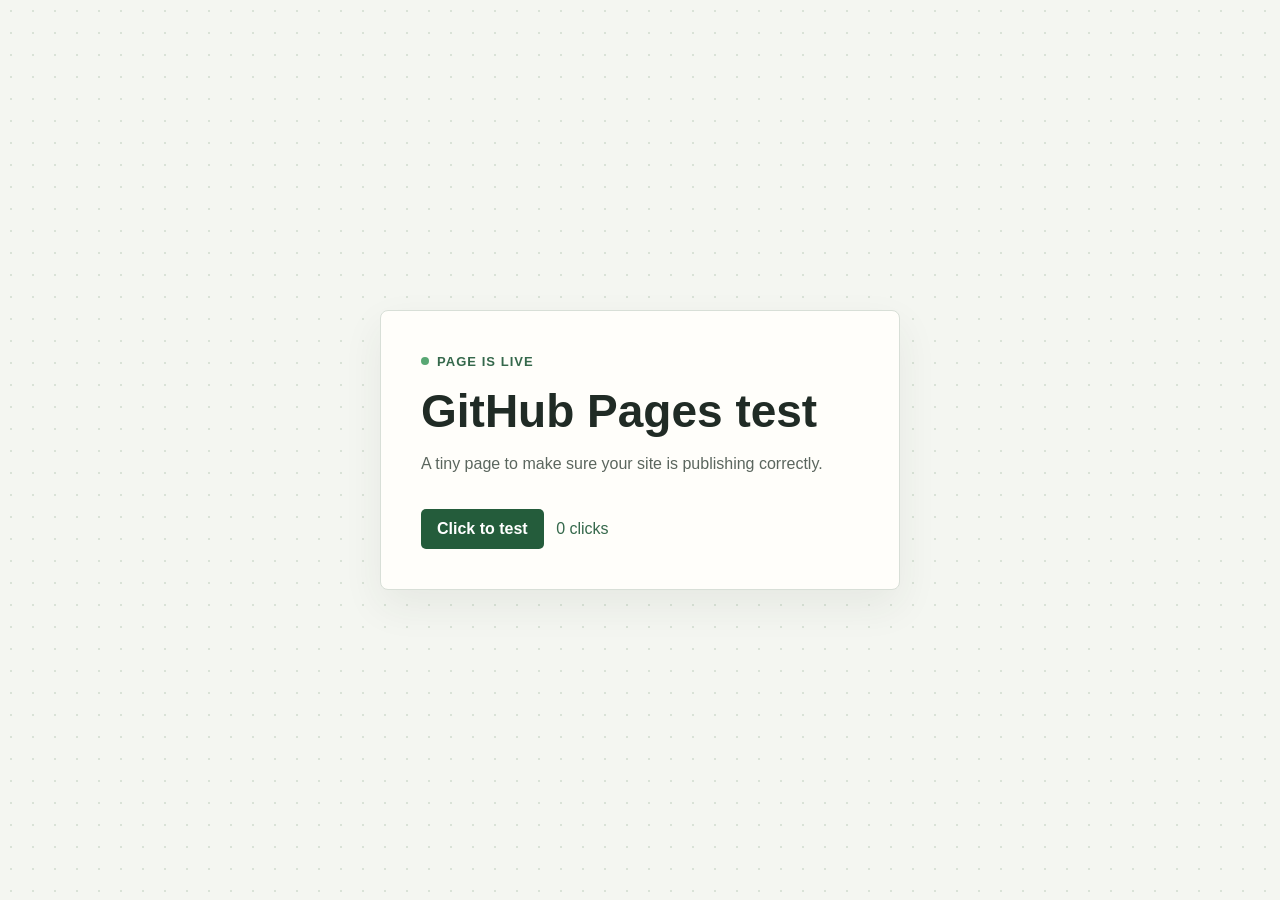
==== index.html @ 1ac9a1e5 "Separates out JS and CSS" ====
<!doctype html>
<html lang="en">
<head>
  <meta charset="utf-8">
  <meta name="viewport" content="width=device-width, initial-scale=1">
  <meta name="theme-color" content="#f4f6f1">
  <title>GitHub Pages Test</title>
  <link rel="stylesheet" href="styles.css">
  <script src="script.js" defer></script>
</head>
<body>
  <main>
    <span class="status">Page is live</span>
    <h1>GitHub Pages test</h1>
    <p>A tiny page to make sure your site is publishing correctly.</p>
    <button id="test-button" type="button">Click to test</button>
    <span id="count" aria-live="polite">0 clicks</span>
  </main>
</body>
</html>
---- styles.css ----
:root {
  color-scheme: light;
  font-family: "Trebuchet MS", sans-serif;
  background: #f4f6f1;
  color: #202b25;
}

* { box-sizing: border-box; }

body {
  min-height: 100vh;
  margin: 0;
  display: grid;
  place-items: center;
  padding: 24px;
  background-image: radial-gradient(#d9e2d7 1px, transparent 1px);
  background-size: 22px 22px;
}

main {
  width: min(100%, 520px);
  padding: 40px;
  border: 1px solid #d8dfd7;
  border-radius: 8px;
  background: #fffefa;
  box-shadow: 0 16px 40px #26392b12;
}

.status {
  display: inline-flex;
  align-items: center;
  gap: 8px;
  color: #35684b;
  font-size: 13px;
  font-weight: 700;
  text-transform: uppercase;
  letter-spacing: 0.08em;
}

.status::before {
  width: 8px;
  height: 8px;
  border-radius: 50%;
  background: #58a773;
  content: "";
}

h1 {
  margin: 18px 0 10px;
  font-size: clamp(32px, 8vw, 46px);
  line-height: 1.05;
}

p { color: #5b665e; line-height: 1.6; }

button {
  margin-top: 16px;
  padding: 11px 16px;
  border: 0;
  border-radius: 5px;
  background: #245c3b;
  color: white;
  font: inherit;
  font-weight: 700;
  cursor: pointer;
}

button:hover { background: #19482d; }
button:focus-visible { outline: 3px solid #9dc9a8; outline-offset: 3px; }

#count { margin-left: 8px; color: #35684b; font-variant-numeric: tabular-nums; }

@media (max-width: 480px) {
  main { padding: 28px 24px; }
}
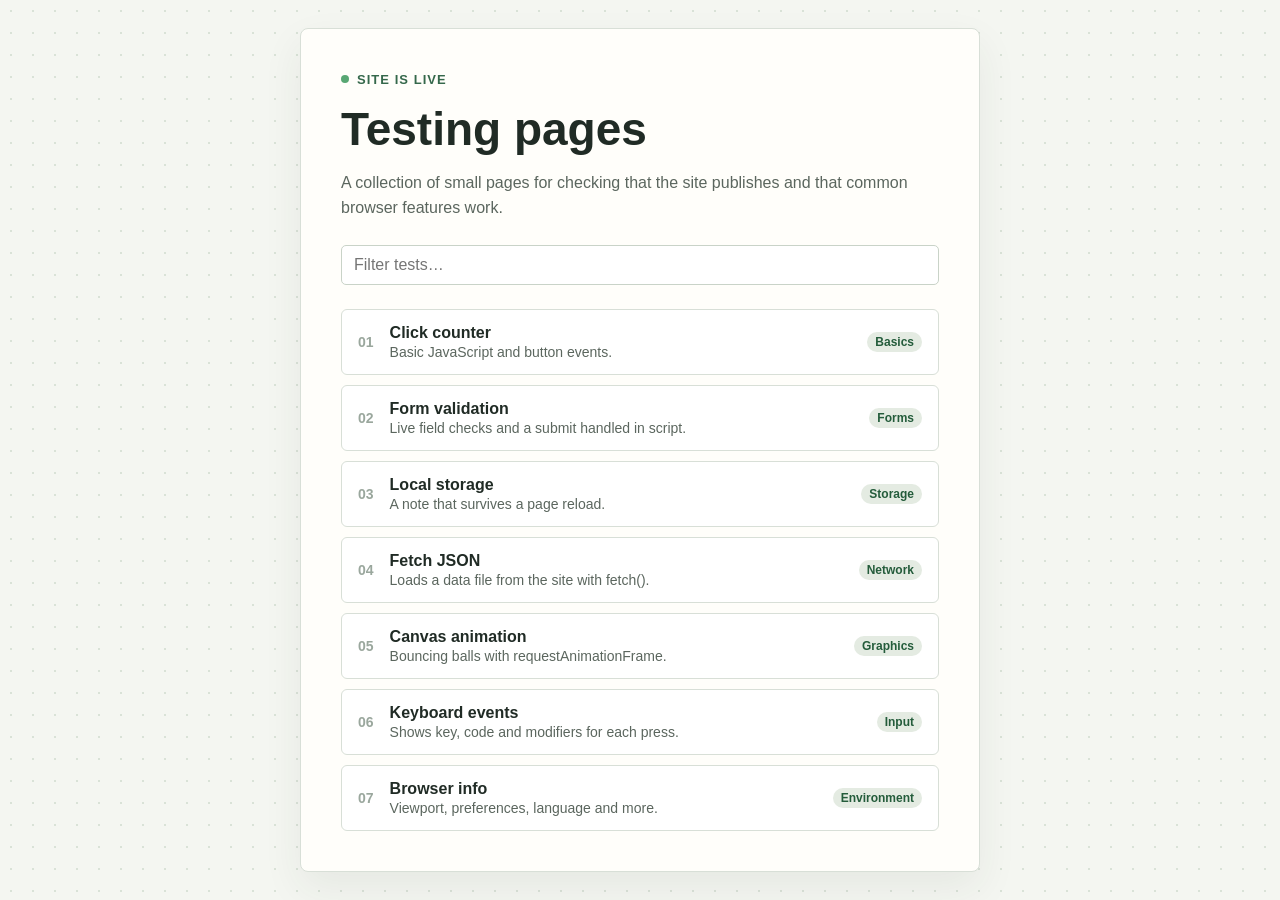
==== commit 036bfdd9: "more elaborate poc" ====
--- a/index.html
+++ b/index.html
@@ -4,17 +4,62 @@
   <meta charset="utf-8">
   <meta name="viewport" content="width=device-width, initial-scale=1">
   <meta name="theme-color" content="#f4f6f1">
-  <title>GitHub Pages Test</title>
+  <title>Testing Pages</title>
   <link rel="stylesheet" href="styles.css">
   <script src="script.js" defer></script>
 </head>
 <body>
   <main>
-    <span class="status">Page is live</span>
-    <h1>GitHub Pages test</h1>
-    <p>A tiny page to make sure your site is publishing correctly.</p>
-    <button id="test-button" type="button">Click to test</button>
-    <span id="count" aria-live="polite">0 clicks</span>
+    <header>
+      <span class="status">Site is live</span>
+      <h1>Testing pages</h1>
+      <p>A collection of small pages for checking that the site publishes and that common browser features work.</p>
+      <label class="filter">
+        <span class="sr-only">Filter tests</span>
+        <input id="filter" type="search" placeholder="Filter tests…" autocomplete="off">
+      </label>
+    </header>
+
+    <nav aria-label="Test pages">
+      <ol id="toc">
+        <li><a href="click-counter/">
+          <span class="num">01</span>
+          <span class="body"><strong>Click counter</strong><span>Basic JavaScript and button events.</span></span>
+          <span class="tag">Basics</span>
+        </a></li>
+        <li><a href="form-validation/">
+          <span class="num">02</span>
+          <span class="body"><strong>Form validation</strong><span>Live field checks and a submit handled in script.</span></span>
+          <span class="tag">Forms</span>
+        </a></li>
+        <li><a href="local-storage/">
+          <span class="num">03</span>
+          <span class="body"><strong>Local storage</strong><span>A note that survives a page reload.</span></span>
+          <span class="tag">Storage</span>
+        </a></li>
+        <li><a href="fetch-json/">
+          <span class="num">04</span>
+          <span class="body"><strong>Fetch JSON</strong><span>Loads a data file from the site with fetch().</span></span>
+          <span class="tag">Network</span>
+        </a></li>
+        <li><a href="canvas/">
+          <span class="num">05</span>
+          <span class="body"><strong>Canvas animation</strong><span>Bouncing balls with requestAnimationFrame.</span></span>
+          <span class="tag">Graphics</span>
+        </a></li>
+        <li><a href="keyboard/">
+          <span class="num">06</span>
+          <span class="body"><strong>Keyboard events</strong><span>Shows key, code and modifiers for each press.</span></span>
+          <span class="tag">Input</span>
+        </a></li>
+        <li><a href="browser-info/">
+          <span class="num">07</span>
+          <span class="body"><strong>Browser info</strong><span>Viewport, preferences, language and more.</span></span>
+          <span class="tag">Environment</span>
+        </a></li>
+      </ol>
+      <p id="empty" hidden>No tests match that filter.</p>
+    </nav>
   </main>
 </body>
-</html>+</html>
--- a/styles.css
+++ b/styles.css
@@ -18,7 +18,7 @@
 }
 
 main {
-  width: min(100%, 520px);
+  width: min(100%, 680px);
   padding: 40px;
   border: 1px solid #d8dfd7;
   border-radius: 8px;
@@ -53,23 +53,77 @@
 
 p { color: #5b665e; line-height: 1.6; }
 
-button {
-  margin-top: 16px;
-  padding: 11px 16px;
-  border: 0;
+.filter input {
+  width: 100%;
+  margin-top: 8px;
+  padding: 10px 12px;
+  border: 1px solid #c9d3c8;
   border-radius: 5px;
-  background: #245c3b;
-  color: white;
+  background: white;
   font: inherit;
-  font-weight: 700;
-  cursor: pointer;
 }
 
-button:hover { background: #19482d; }
-button:focus-visible { outline: 3px solid #9dc9a8; outline-offset: 3px; }
+.filter input:focus-visible { outline: 3px solid #9dc9a8; outline-offset: 2px; }
 
-#count { margin-left: 8px; color: #35684b; font-variant-numeric: tabular-nums; }
+ol { display: grid; gap: 10px; margin: 24px 0 0; padding: 0; list-style: none; }
+
+ol a {
+  display: grid;
+  grid-template-columns: auto 1fr auto;
+  align-items: center;
+  gap: 16px;
+  padding: 14px 16px;
+  border: 1px solid #d8dfd7;
+  border-radius: 6px;
+  background: white;
+  color: inherit;
+  text-decoration: none;
+  transition: border-color 0.15s, transform 0.15s, box-shadow 0.15s;
+}
+
+ol a:hover {
+  border-color: #9dc9a8;
+  box-shadow: 0 6px 18px #26392b14;
+  transform: translateY(-1px);
+}
+
+ol a:focus-visible { outline: 3px solid #9dc9a8; outline-offset: 2px; }
+
+.num {
+  color: #9aa79d;
+  font-size: 14px;
+  font-weight: 700;
+  font-variant-numeric: tabular-nums;
+}
+
+.body { display: grid; gap: 2px; }
+.body span { color: #5b665e; font-size: 14px; }
+
+.tag {
+  padding: 3px 8px;
+  border-radius: 999px;
+  background: #e4ebe2;
+  color: #245c3b;
+  font-size: 12px;
+  font-weight: 700;
+}
+
+.sr-only {
+  position: absolute;
+  width: 1px;
+  height: 1px;
+  overflow: hidden;
+  clip: rect(0 0 0 0);
+  white-space: nowrap;
+}
+
+@media (prefers-reduced-motion: reduce) {
+  ol a { transition: none; }
+  ol a:hover { transform: none; }
+}
 
 @media (max-width: 480px) {
-  main { padding: 28px 24px; }
-}+  main { padding: 28px 20px; }
+  ol a { grid-template-columns: auto 1fr; }
+  .tag { display: none; }
+}
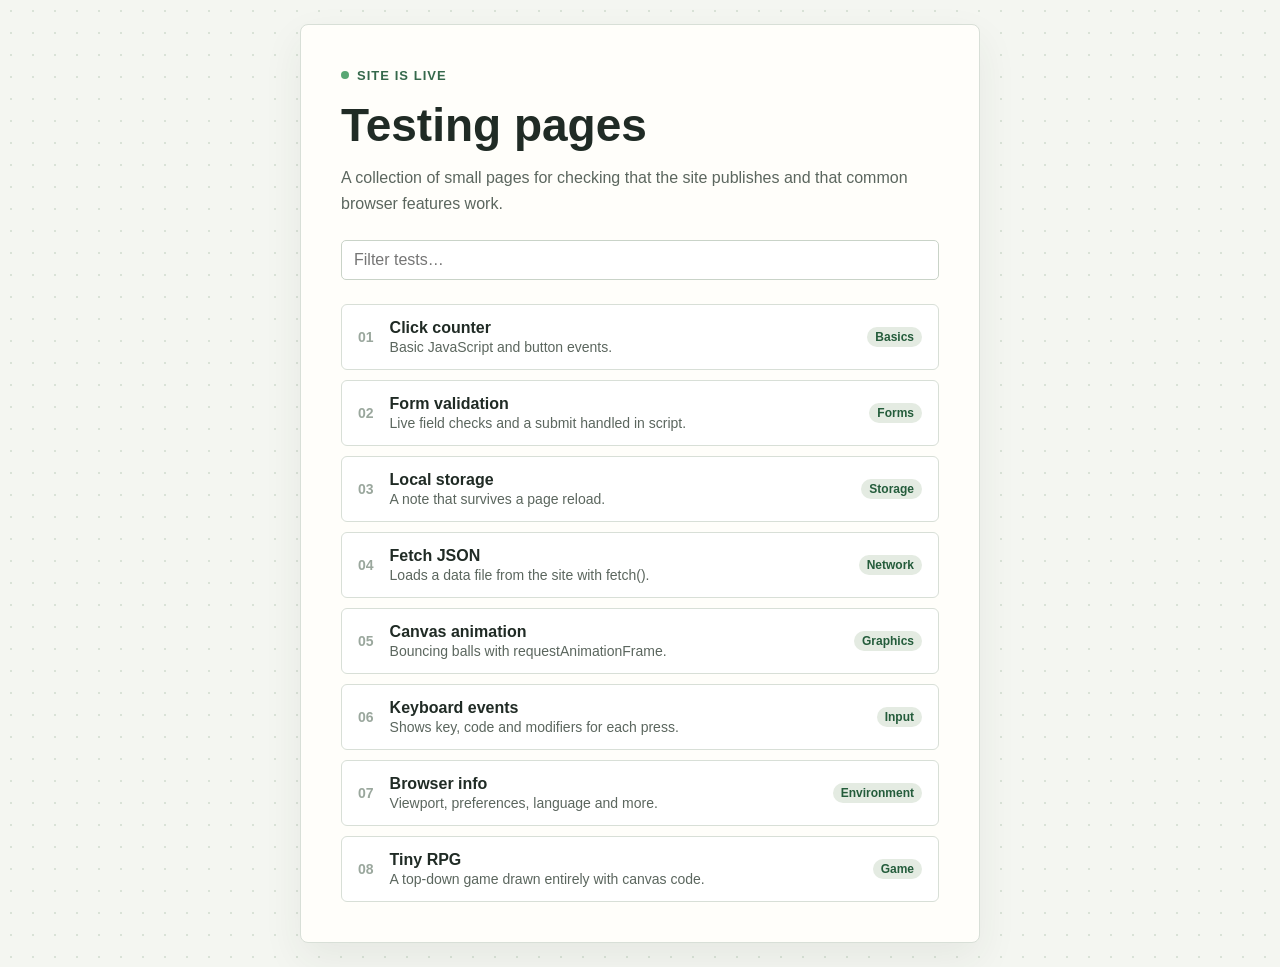
==== commit cb792682: "test game" ====
--- a/index.html
+++ b/index.html
@@ -57,6 +57,11 @@
           <span class="body"><strong>Browser info</strong><span>Viewport, preferences, language and more.</span></span>
           <span class="tag">Environment</span>
         </a></li>
+        <li><a href="rpg/">
+          <span class="num">08</span>
+          <span class="body"><strong>Tiny RPG</strong><span>A top-down game drawn entirely with canvas code.</span></span>
+          <span class="tag">Game</span>
+        </a></li>
       </ol>
       <p id="empty" hidden>No tests match that filter.</p>
     </nav>
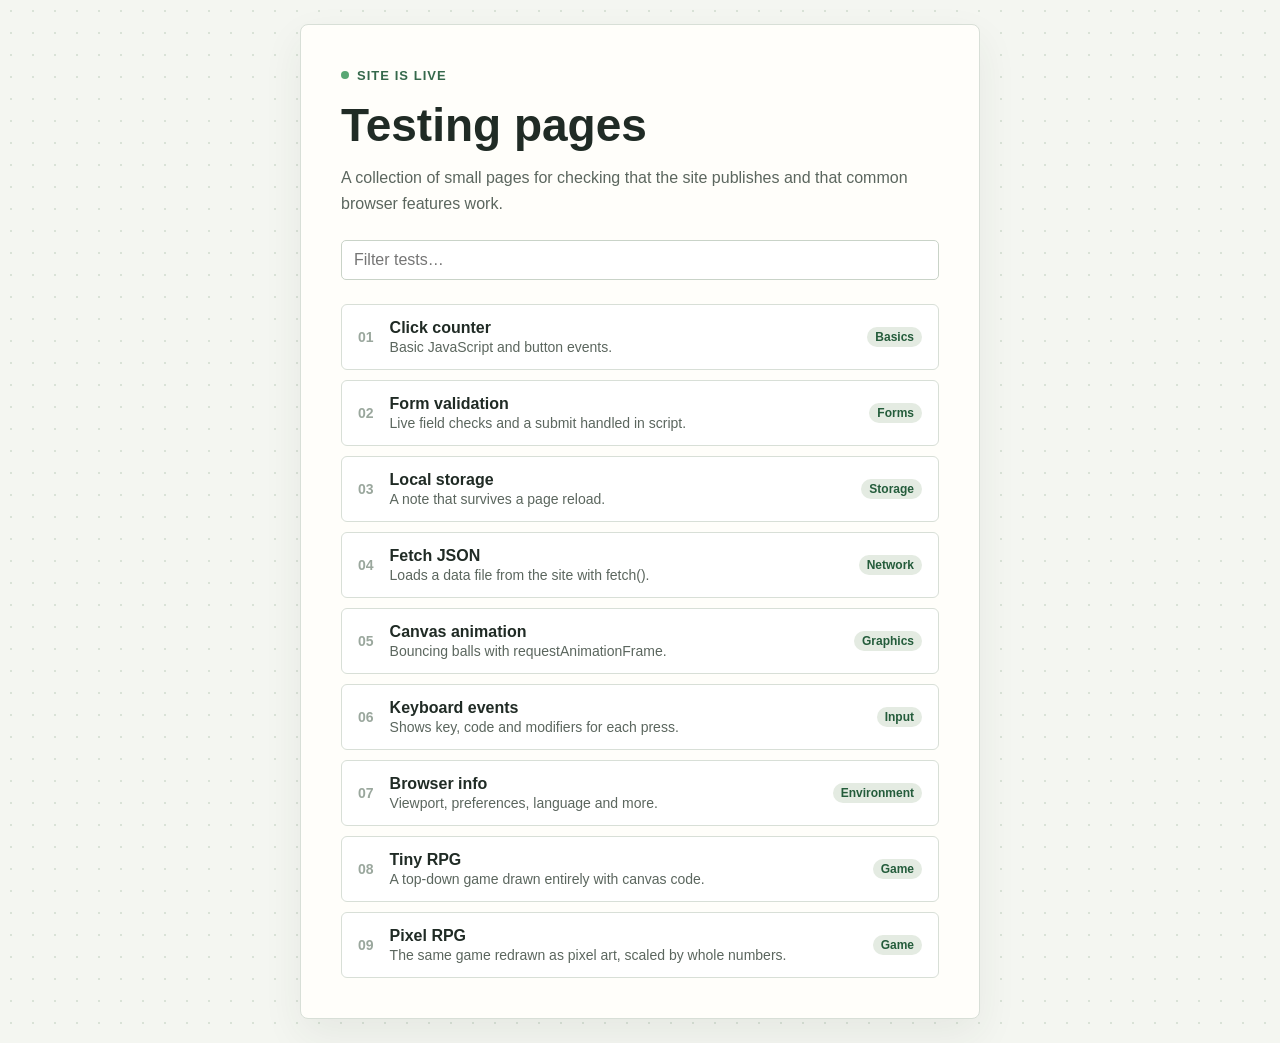
==== commit 0e1736f5: "pixel based test" ====
--- a/index.html
+++ b/index.html
@@ -62,6 +62,11 @@
           <span class="body"><strong>Tiny RPG</strong><span>A top-down game drawn entirely with canvas code.</span></span>
           <span class="tag">Game</span>
         </a></li>
+        <li><a href="rpg-pixel/">
+          <span class="num">09</span>
+          <span class="body"><strong>Pixel RPG</strong><span>The same game redrawn as pixel art, scaled by whole numbers.</span></span>
+          <span class="tag">Game</span>
+        </a></li>
       </ol>
       <p id="empty" hidden>No tests match that filter.</p>
     </nav>
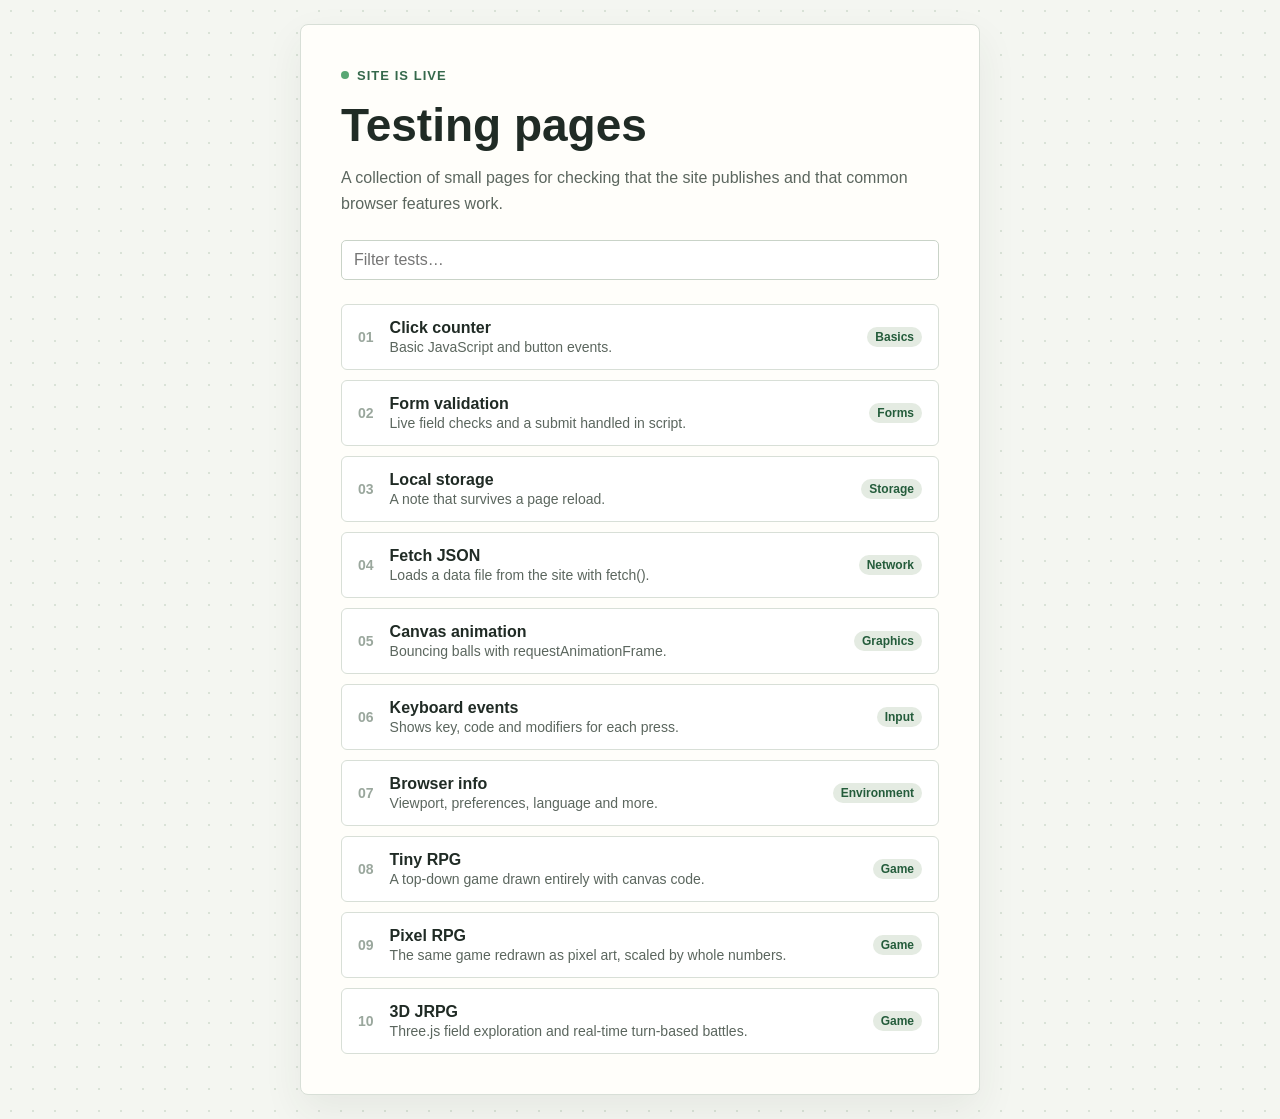
==== commit c52015c9: "add jrpg" ====
--- a/index.html
+++ b/index.html
@@ -67,6 +67,11 @@
           <span class="body"><strong>Pixel RPG</strong><span>The same game redrawn as pixel art, scaled by whole numbers.</span></span>
           <span class="tag">Game</span>
         </a></li>
+        <li><a href="jrpg/">
+          <span class="num">10</span>
+          <span class="body"><strong>3D JRPG</strong><span>Three.js field exploration and real-time turn-based battles.</span></span>
+          <span class="tag">Game</span>
+        </a></li>
       </ol>
       <p id="empty" hidden>No tests match that filter.</p>
     </nav>
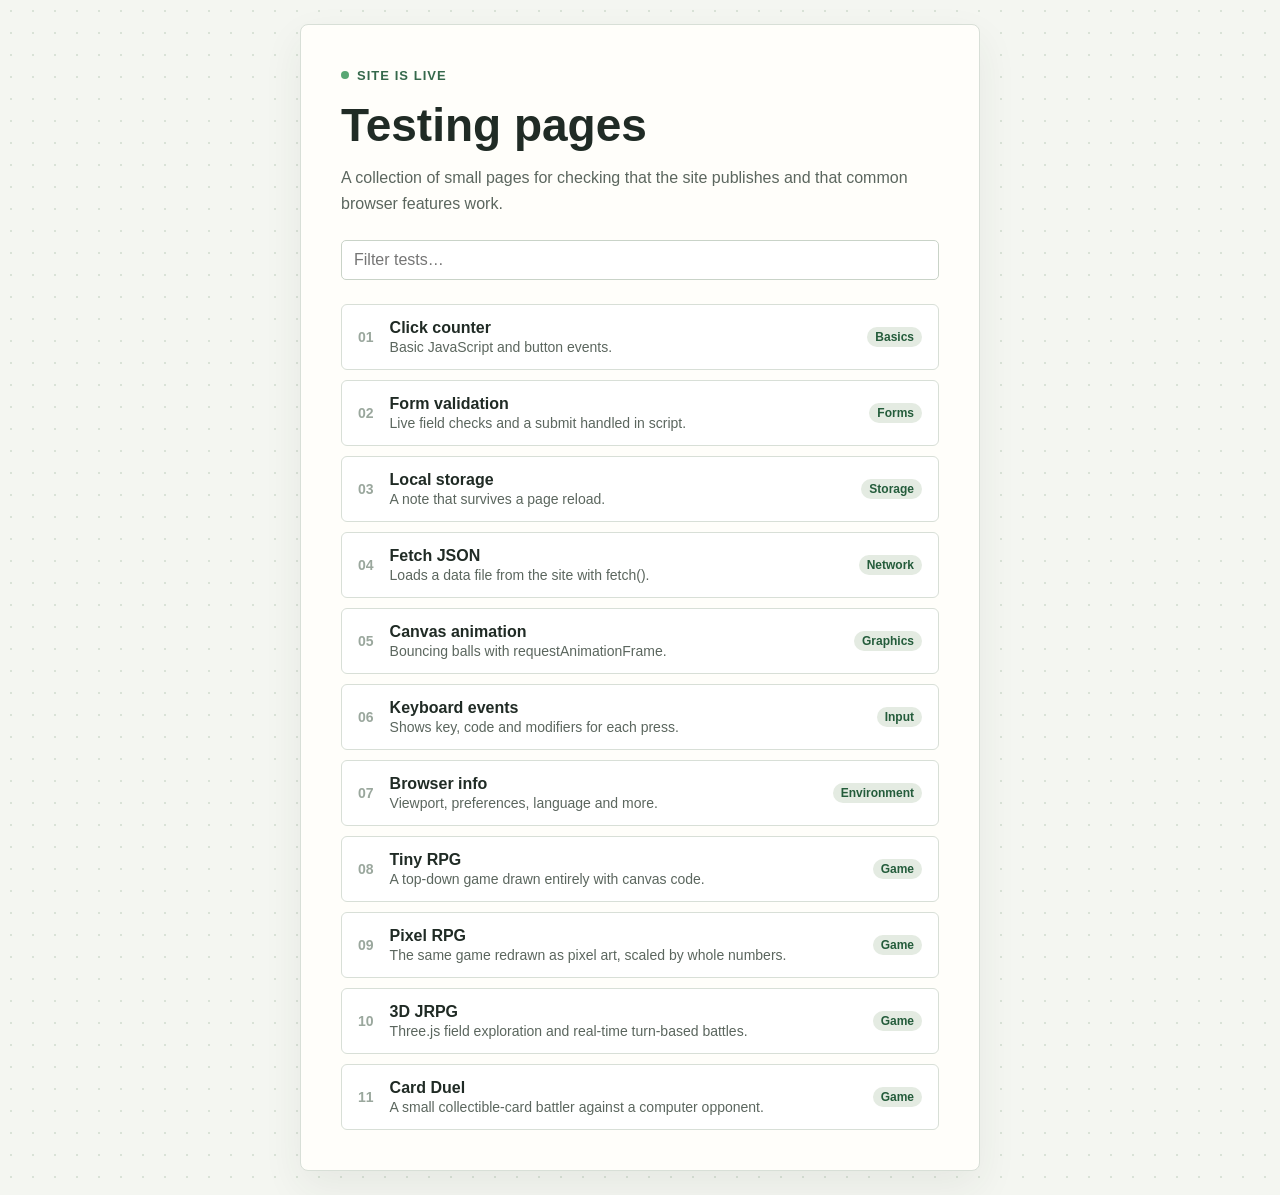
==== commit 5b0c13b1: "something else?" ====
--- a/index.html
+++ b/index.html
@@ -72,6 +72,11 @@
           <span class="body"><strong>3D JRPG</strong><span>Three.js field exploration and real-time turn-based battles.</span></span>
           <span class="tag">Game</span>
         </a></li>
+        <li><a href="cards/">
+          <span class="num">11</span>
+          <span class="body"><strong>Card Duel</strong><span>A small collectible-card battler against a computer opponent.</span></span>
+          <span class="tag">Game</span>
+        </a></li>
       </ol>
       <p id="empty" hidden>No tests match that filter.</p>
     </nav>
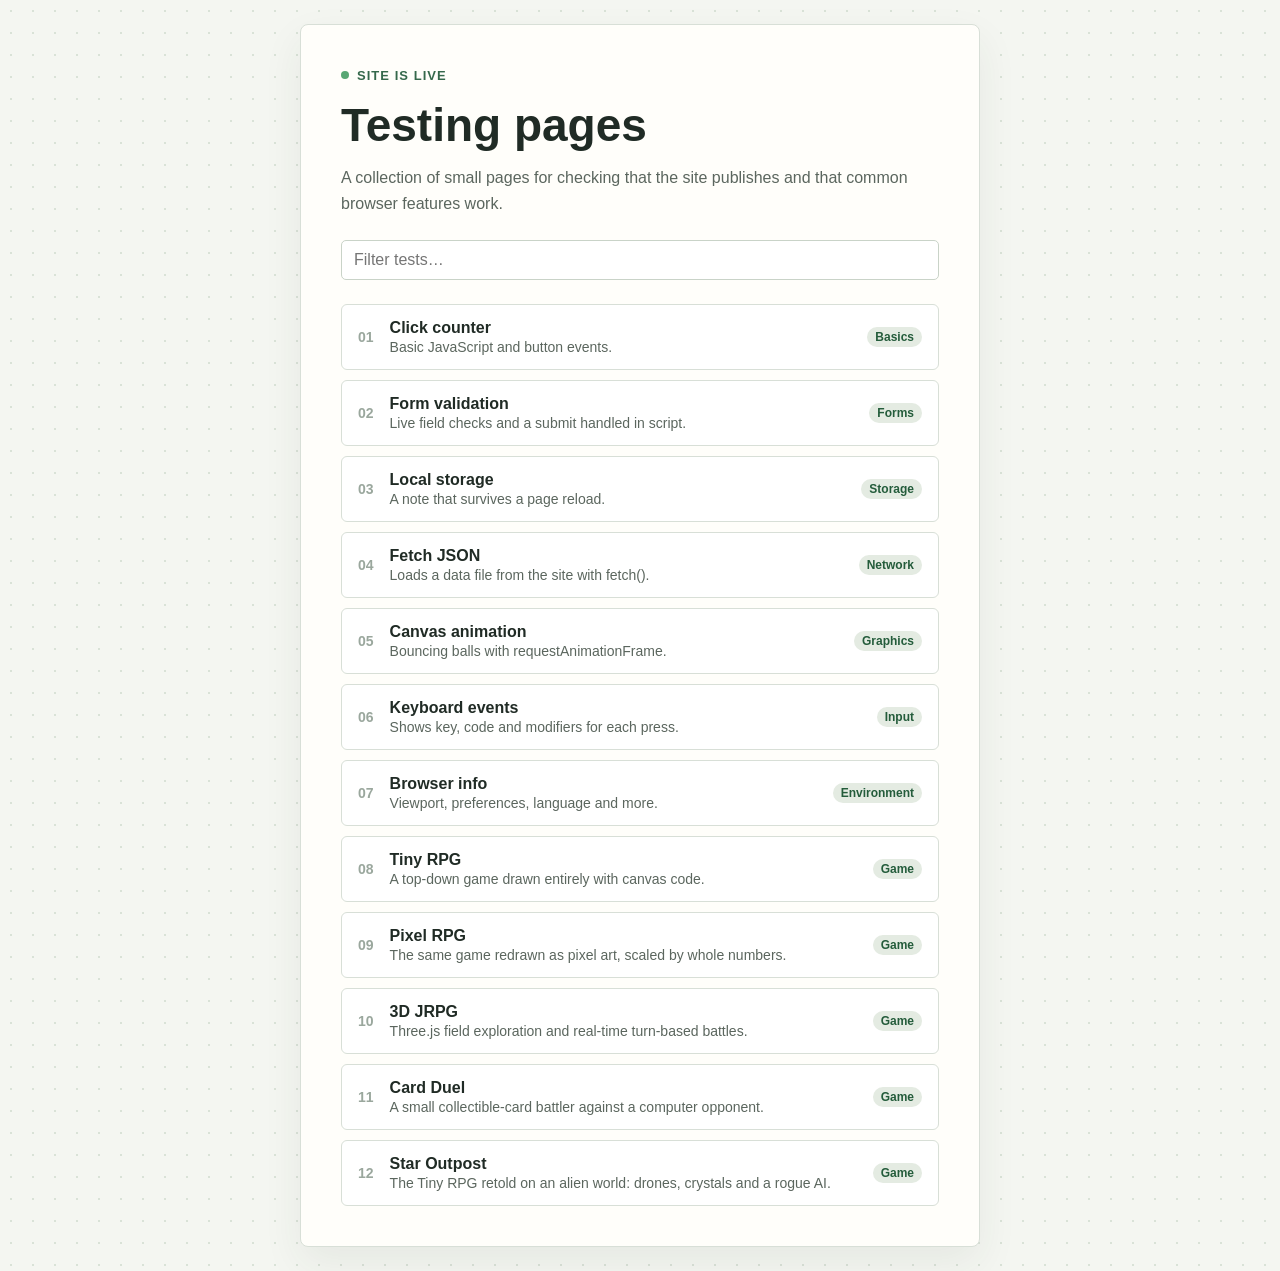
==== commit 9fd08fe5: "add scifi game" ====
--- a/index.html
+++ b/index.html
@@ -77,6 +77,11 @@
           <span class="body"><strong>Card Duel</strong><span>A small collectible-card battler against a computer opponent.</span></span>
           <span class="tag">Game</span>
         </a></li>
+        <li><a href="rpg-scifi/">
+          <span class="num">12</span>
+          <span class="body"><strong>Star Outpost</strong><span>The Tiny RPG retold on an alien world: drones, crystals and a rogue AI.</span></span>
+          <span class="tag">Game</span>
+        </a></li>
       </ol>
       <p id="empty" hidden>No tests match that filter.</p>
     </nav>
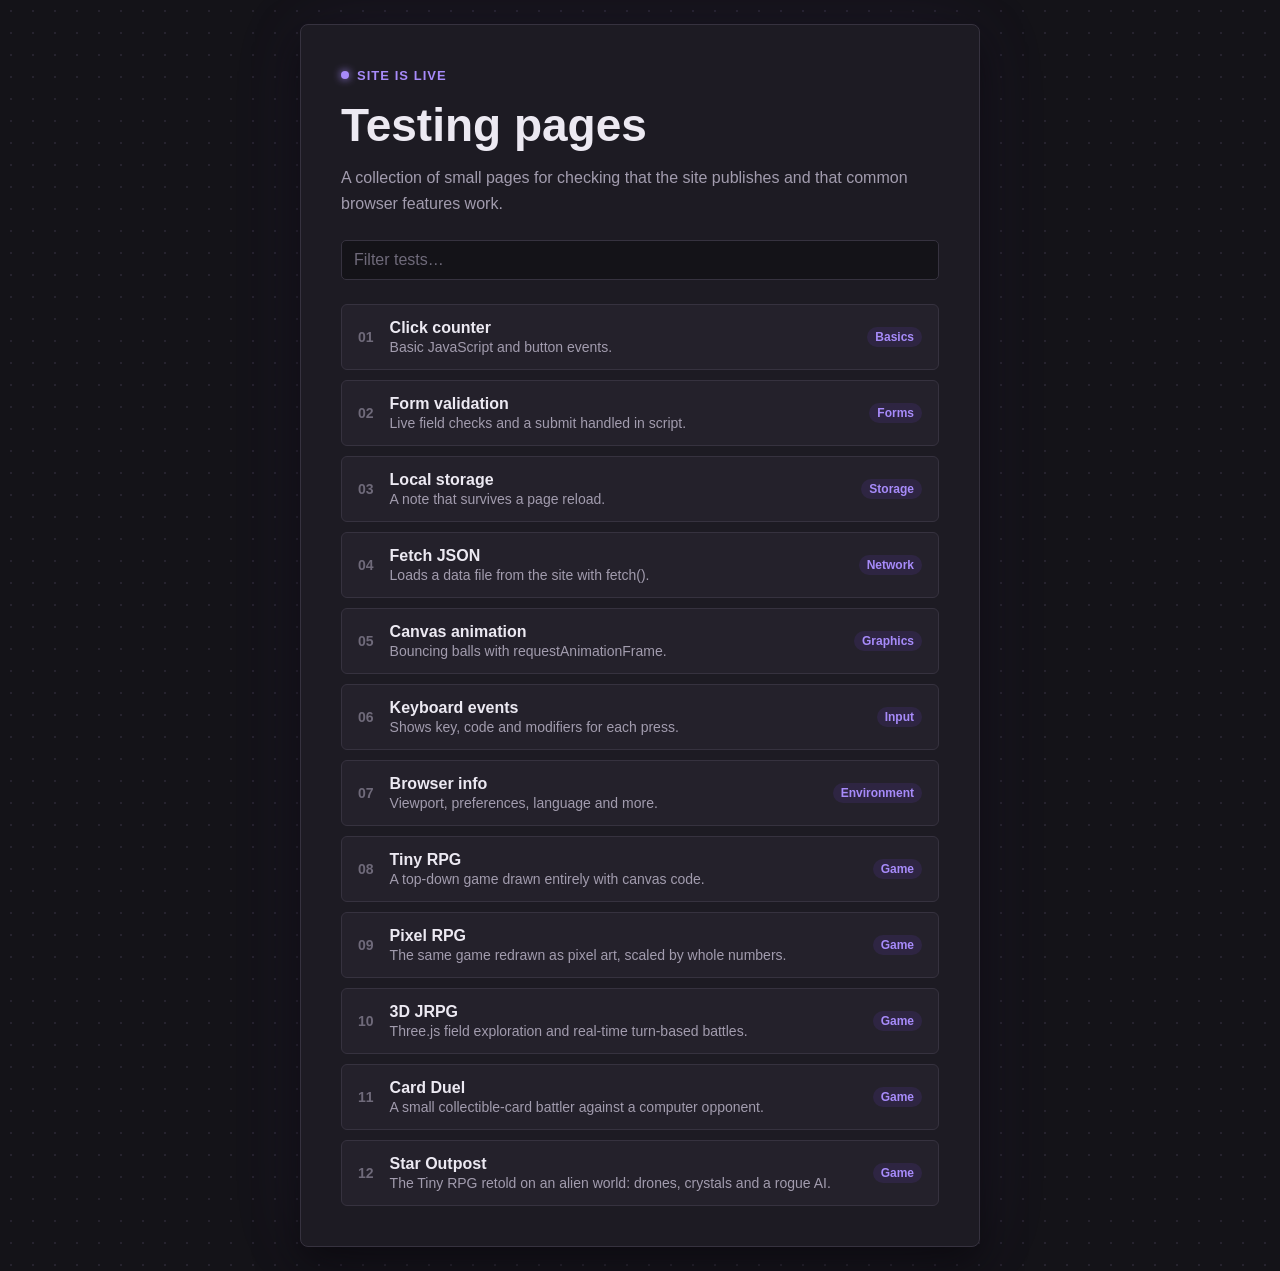
==== commit 45340b5d: "svg switch" ====
--- a/index.html
+++ b/index.html
@@ -3,7 +3,7 @@
 <head>
   <meta charset="utf-8">
   <meta name="viewport" content="width=device-width, initial-scale=1">
-  <meta name="theme-color" content="#f4f6f1">
+  <meta name="theme-color" content="#141318">
   <title>Testing Pages</title>
   <link rel="stylesheet" href="styles.css">
   <script src="script.js" defer></script>
--- a/styles.css
+++ b/styles.css
@@ -1,8 +1,21 @@
 :root {
-  color-scheme: light;
+  color-scheme: dark;
   font-family: "Trebuchet MS", sans-serif;
-  background: #f4f6f1;
-  color: #202b25;
+  /* Dark gray surfaces with purple accents. */
+  --bg: #141318;
+  --dots: #26232e;
+  --panel: #1d1b23;
+  --card: #24212b;
+  --card-hover: #2a2633;
+  --border: #36323f;
+  --text: #ece9f2;
+  --muted: #a29cae;
+  --faint: #6f6a7a;
+  --accent: #a78bfa;
+  --accent-strong: #8b5cf6;
+  --accent-soft: #2e2542;
+  background: var(--bg);
+  color: var(--text);
 }
 
 * { box-sizing: border-box; }
@@ -13,24 +26,24 @@
   display: grid;
   place-items: center;
   padding: 24px;
-  background-image: radial-gradient(#d9e2d7 1px, transparent 1px);
+  background: var(--bg) radial-gradient(var(--dots) 1px, transparent 1px);
   background-size: 22px 22px;
 }
 
 main {
   width: min(100%, 680px);
   padding: 40px;
-  border: 1px solid #d8dfd7;
+  border: 1px solid var(--border);
   border-radius: 8px;
-  background: #fffefa;
-  box-shadow: 0 16px 40px #26392b12;
+  background: var(--panel);
+  box-shadow: 0 16px 40px #0008, 0 0 80px #8b5cf614;
 }
 
 .status {
   display: inline-flex;
   align-items: center;
   gap: 8px;
-  color: #35684b;
+  color: var(--accent);
   font-size: 13px;
   font-weight: 700;
   text-transform: uppercase;
@@ -41,7 +54,8 @@
   width: 8px;
   height: 8px;
   border-radius: 50%;
-  background: #58a773;
+  background: var(--accent);
+  box-shadow: 0 0 8px var(--accent);
   content: "";
 }
 
@@ -51,19 +65,21 @@
   line-height: 1.05;
 }
 
-p { color: #5b665e; line-height: 1.6; }
+p { color: var(--muted); line-height: 1.6; }
 
 .filter input {
   width: 100%;
   margin-top: 8px;
   padding: 10px 12px;
-  border: 1px solid #c9d3c8;
+  border: 1px solid var(--border);
   border-radius: 5px;
-  background: white;
+  background: var(--bg);
+  color: var(--text);
   font: inherit;
 }
 
-.filter input:focus-visible { outline: 3px solid #9dc9a8; outline-offset: 2px; }
+.filter input::placeholder { color: var(--faint); }
+.filter input:focus-visible { outline: 3px solid var(--accent-strong); outline-offset: 2px; }
 
 ol { display: grid; gap: 10px; margin: 24px 0 0; padding: 0; list-style: none; }
 
@@ -73,37 +89,38 @@
   align-items: center;
   gap: 16px;
   padding: 14px 16px;
-  border: 1px solid #d8dfd7;
+  border: 1px solid var(--border);
   border-radius: 6px;
-  background: white;
+  background: var(--card);
   color: inherit;
   text-decoration: none;
-  transition: border-color 0.15s, transform 0.15s, box-shadow 0.15s;
+  transition: border-color 0.15s, background 0.15s, transform 0.15s, box-shadow 0.15s;
 }
 
 ol a:hover {
-  border-color: #9dc9a8;
-  box-shadow: 0 6px 18px #26392b14;
+  border-color: var(--accent-strong);
+  background: var(--card-hover);
+  box-shadow: 0 6px 18px #0006, 0 0 0 1px #8b5cf640;
   transform: translateY(-1px);
 }
 
-ol a:focus-visible { outline: 3px solid #9dc9a8; outline-offset: 2px; }
+ol a:focus-visible { outline: 3px solid var(--accent-strong); outline-offset: 2px; }
 
 .num {
-  color: #9aa79d;
+  color: var(--faint);
   font-size: 14px;
   font-weight: 700;
   font-variant-numeric: tabular-nums;
 }
 
 .body { display: grid; gap: 2px; }
-.body span { color: #5b665e; font-size: 14px; }
+.body span { color: var(--muted); font-size: 14px; }
 
 .tag {
   padding: 3px 8px;
   border-radius: 999px;
-  background: #e4ebe2;
-  color: #245c3b;
+  background: var(--accent-soft);
+  color: var(--accent);
   font-size: 12px;
   font-weight: 700;
 }
